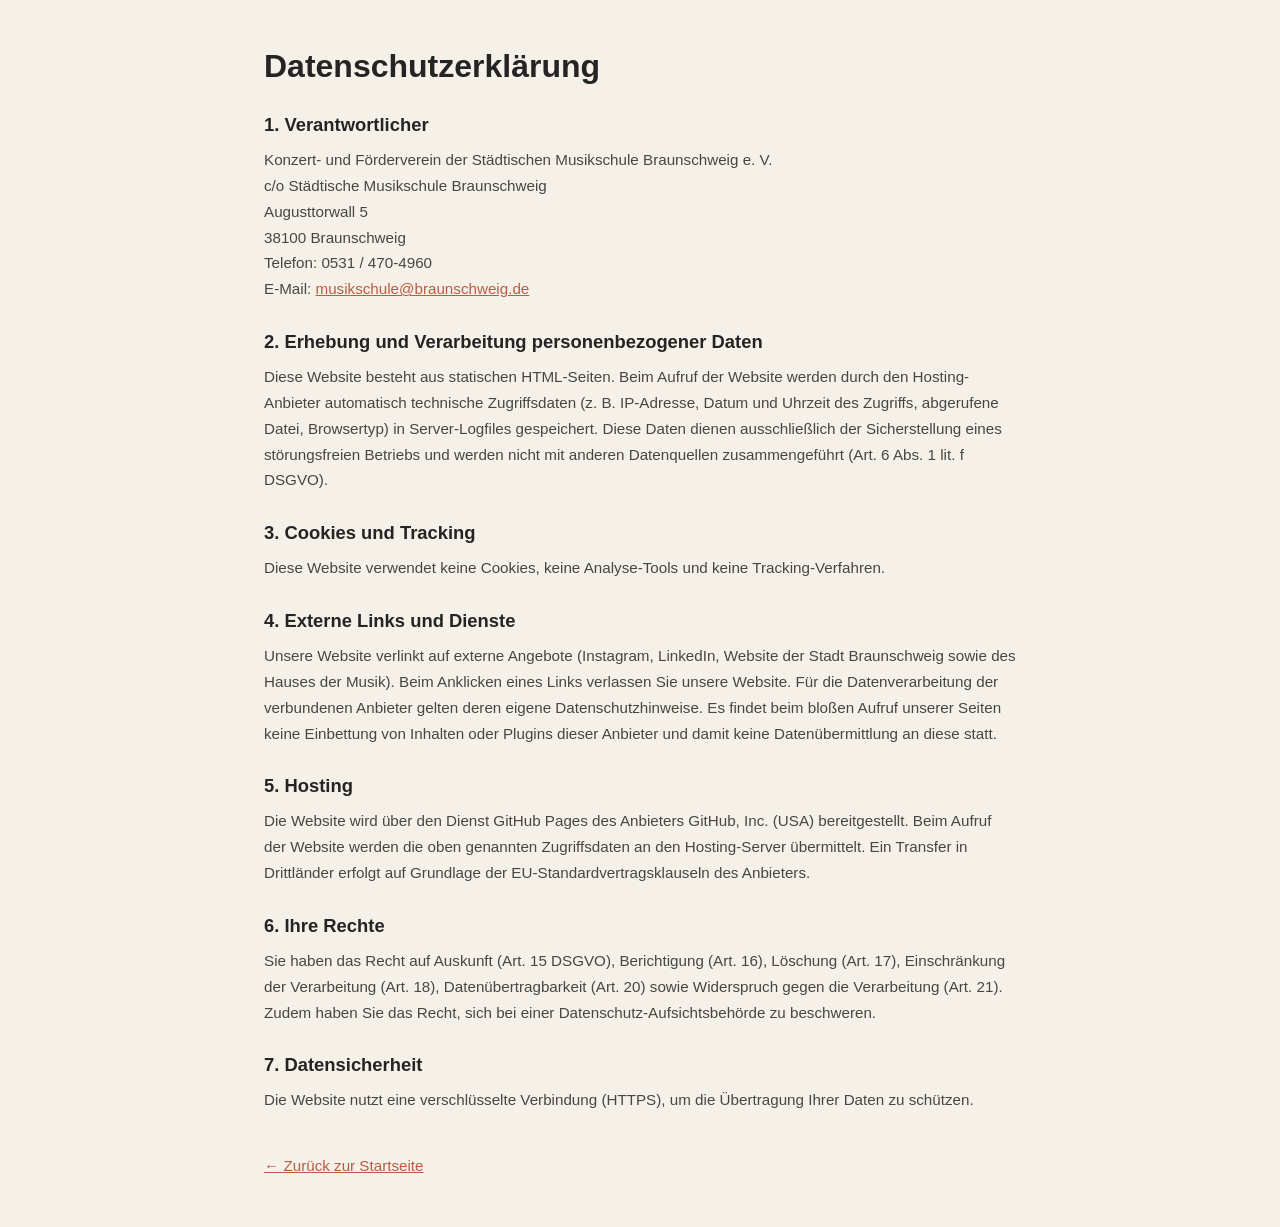
==== datenschutz.html @ a675c31c "Impressum vervollstaendigen (Registergericht, VR 3605) und Datenschutzerklaerung hinzufuegen Co-auth" ====
<!DOCTYPE html>
<html lang="de">
<head>
  <meta charset="UTF-8">
  <meta name="viewport" content="width=device-width, initial-scale=1.0">
  <title>Datenschutzerklärung – Haus der Musik Braunschweig</title>
  <link rel="stylesheet" href="style.css">
</head>
<body>

  <main class="legal">
    <h1>Datenschutzerklärung</h1>

    <h2>1. Verantwortlicher</h2>
    <p>Konzert- und Förderverein der Städtischen Musikschule Braunschweig e.&nbsp;V.<br>
    c/o Städtische Musikschule Braunschweig<br>
    Augusttorwall 5<br>
    38100 Braunschweig<br>
    Telefon: 0531 / 470-4960<br>
    E-Mail: <a href="mailto:musikschule@braunschweig.de">musikschule@braunschweig.de</a></p>

    <h2>2. Erhebung und Verarbeitung personenbezogener Daten</h2>
    <p>Diese Website besteht aus statischen HTML-Seiten. Beim Aufruf der Website werden durch den Hosting-Anbieter automatisch technische Zugriffsdaten (z.&nbsp;B. IP-Adresse, Datum und Uhrzeit des Zugriffs, abgerufene Datei, Browsertyp) in Server-Logfiles gespeichert. Diese Daten dienen ausschließlich der Sicherstellung eines störungsfreien Betriebs und werden nicht mit anderen Datenquellen zusammengeführt (Art. 6 Abs. 1 lit. f DSGVO).</p>

    <h2>3. Cookies und Tracking</h2>
    <p>Diese Website verwendet keine Cookies, keine Analyse-Tools und keine Tracking-Verfahren.</p>

    <h2>4. Externe Links und Dienste</h2>
    <p>Unsere Website verlinkt auf externe Angebote (Instagram, LinkedIn, Website der Stadt Braunschweig sowie des Hauses der Musik). Beim Anklicken eines Links verlassen Sie unsere Website. Für die Datenverarbeitung der verbundenen Anbieter gelten deren eigene Datenschutzhinweise. Es findet beim bloßen Aufruf unserer Seiten keine Einbettung von Inhalten oder Plugins dieser Anbieter und damit keine Datenübermittlung an diese statt.</p>

    <h2>5. Hosting</h2>
    <p>Die Website wird über den Dienst GitHub Pages des Anbieters GitHub, Inc. (USA) bereitgestellt. Beim Aufruf der Website werden die oben genannten Zugriffsdaten an den Hosting-Server übermittelt. Ein Transfer in Drittländer erfolgt auf Grundlage der EU-Standardvertragsklauseln des Anbieters.</p>

    <h2>6. Ihre Rechte</h2>
    <p>Sie haben das Recht auf Auskunft (Art. 15 DSGVO), Berichtigung (Art. 16), Löschung (Art. 17), Einschränkung der Verarbeitung (Art. 18), Datenübertragbarkeit (Art. 20) sowie Widerspruch gegen die Verarbeitung (Art. 21). Zudem haben Sie das Recht, sich bei einer Datenschutz-Aufsichtsbehörde zu beschweren.</p>

    <h2>7. Datensicherheit</h2>
    <p>Die Website nutzt eine verschlüsselte Verbindung (HTTPS), um die Übertragung Ihrer Daten zu schützen.</p>

    <p class="back"><a href="index.html">&larr; Zurück zur Startseite</a></p>
  </main>

</body>
</html>
---- style.css ----
* {
  margin: 0;
  padding: 0;
  box-sizing: border-box;
}

:root {
  --cream: #F5F1E8;
  --black: #242424;
  --grey: #ABA49D;
  --red: #B95C43;
  --yellow: #E4B84A;
  --green: #71B276;
}

body {
  font-family: "Helvetica Neue", Helvetica, Arial, sans-serif;
  background: var(--cream);
  color: var(--black);
  min-height: 100vh;
  position: relative;
  overflow-x: hidden;
}

.banner {
  position: fixed;
  top: 50%;
  left: 50%;
  transform: translate(-50%, -50%) rotate(-20deg);
  background: var(--red);
  color: var(--cream);
  font-size: clamp(1.4rem, 4vw, 3rem);
  font-weight: 700;
  letter-spacing: 0.08em;
  text-transform: uppercase;
  padding: 1rem 4rem;
  white-space: nowrap;
  box-shadow: 0 8px 30px rgba(0, 0, 0, 0.25);
  z-index: 100;
  pointer-events: none;
  border: 3px solid var(--cream);
  outline: 3px solid var(--red);
}

.hero {
  background: var(--black);
  color: var(--cream);
  padding: 5rem 1.5rem 4rem;
  text-align: center;
}

.kicker {
  text-transform: uppercase;
  letter-spacing: 0.25em;
  font-size: 0.85rem;
  color: var(--yellow);
  margin-bottom: 1rem;
}

.hero h1 {
  font-size: clamp(2.2rem, 6vw, 4rem);
  letter-spacing: 0.02em;
  line-height: 1.1;
  font-weight: 700;
}

.subtitle {
  margin-top: 1.2rem;
  font-size: clamp(1.1rem, 2.5vw, 1.5rem);
  color: var(--grey);
}

.vision {
  margin: 1.5rem auto 0;
  max-width: 560px;
  line-height: 1.6;
  font-size: 1.05rem;
}

.content {
  display: grid;
  grid-template-columns: 1fr;
  gap: 2rem;
  max-width: 1000px;
  margin: 3rem auto;
  padding: 0 1.5rem;
}

@media (min-width: 800px) {
  .content {
    grid-template-columns: 1.4fr 1fr;
    align-items: start;
  }
}

.gebaeude {
  width: 100%;
  height: auto;
  border-radius: 8px;
  box-shadow: 0 6px 20px rgba(0, 0, 0, 0.15);
  display: block;
}

.caption {
  margin-top: 0.8rem;
  font-size: 0.9rem;
  color: #6b665f;
  line-height: 1.5;
}

.info {
  background: #fff;
  border-radius: 8px;
  padding: 2rem;
  box-shadow: 0 6px 20px rgba(0, 0, 0, 0.1);
}

.info h2 {
  margin-bottom: 0.8rem;
  font-size: 1.5rem;
}

.intro {
  margin-bottom: 1.5rem;
  line-height: 1.6;
  font-size: 0.98rem;
  color: #4a463f;
}

.links {
  display: flex;
  flex-direction: column;
  gap: 0.8rem;
  margin-bottom: 1.5rem;
}

.social {
  display: flex;
  align-items: center;
  gap: 0.9rem;
  text-decoration: none;
  color: var(--black);
  border: 1px solid #e3ded3;
  border-radius: 8px;
  padding: 0.8rem 1rem;
  transition: background 0.2s, border-color 0.2s;
}

.social:hover {
  background: var(--cream);
  border-color: var(--red);
}

.social strong {
  display: block;
  font-size: 1.05rem;
}

.social small {
  color: #8a837a;
  font-size: 0.85rem;
}

.social-icon {
  width: 32px;
  height: 32px;
  object-fit: contain;
  flex-shrink: 0;
}

.social-text {
  display: inline-flex;
  align-items: center;
  justify-content: center;
  width: 32px;
  height: 32px;
  border-radius: 6px;
  background: #0a66c2;
  color: #fff;
  font-weight: 700;
  font-size: 1.1rem;
  flex-shrink: 0;
}

.hashtags {
  font-size: 0.9rem;
  color: var(--red);
  margin-bottom: 1.5rem;
  font-weight: 600;
}

.foerder {
  font-size: 0.95rem;
  line-height: 1.6;
  color: #555;
  border-top: 1px solid #eee;
  padding-top: 1.2rem;
}

.pillars {
  max-width: 1000px;
  margin: 0 auto 3rem;
  padding: 0 1.5rem;
}

.pillars h2 {
  text-align: center;
  margin-bottom: 1.5rem;
  font-size: 1.8rem;
}

.pillar-grid {
  display: grid;
  grid-template-columns: repeat(auto-fit, minmax(200px, 1fr));
  gap: 1.2rem;
}

.pillar {
  border-radius: 8px;
  padding: 1.5rem;
  color: var(--cream);
  min-height: 160px;
}

.pillar h3 {
  margin-bottom: 0.6rem;
  font-size: 1.15rem;
}

.pillar p {
  font-size: 0.92rem;
  line-height: 1.5;
}

.pillar-red { background: var(--red); }
.pillar-yellow { background: var(--yellow); color: var(--black); }
.pillar-green { background: var(--green); }
.pillar-grey { background: #7d766e; }

.impressum {
  max-width: 1000px;
  margin: 0 auto 3rem;
  padding: 2rem;
  background: #fff;
  border-radius: 8px;
  box-shadow: 0 6px 20px rgba(0, 0, 0, 0.1);
}

.impressum h2 {
  margin-bottom: 1.5rem;
  font-size: 1.5rem;
}

.impressum-grid {
  display: grid;
  grid-template-columns: 1fr;
  gap: 1.5rem;
}

@media (min-width: 700px) {
  .impressum-grid {
    grid-template-columns: 1fr 1fr;
  }
}

.impressum p {
  line-height: 1.7;
  margin-bottom: 1rem;
  font-size: 0.95rem;
}

.impressum a {
  color: var(--red);
  text-decoration: none;
}

.impressum a:hover {
  text-decoration: underline;
}

footer p {
  margin-top: 0.5rem;
}

footer p a {
  font-size: 0.9rem;
  color: var(--grey);
}

.legal {
  max-width: 800px;
  margin: 3rem auto;
  padding: 0 1.5rem;
}

.legal h1 {
  margin-bottom: 1.5rem;
}

.legal h2 {
  margin: 1.8rem 0 0.7rem;
  font-size: 1.15rem;
}

.legal p {
  line-height: 1.7;
  font-size: 0.95rem;
  color: #4a463f;
}

.legal a {
  color: var(--red);
}

.legal .back {
  margin-top: 2.5rem;
}

footer {
  text-align: center;
  padding: 2rem 1rem;
  background: var(--black);
}

footer a {
  color: var(--yellow);
  font-size: 1.1rem;
  text-decoration: none;
  letter-spacing: 0.03em;
}

footer a:hover {
  text-decoration: underline;
}
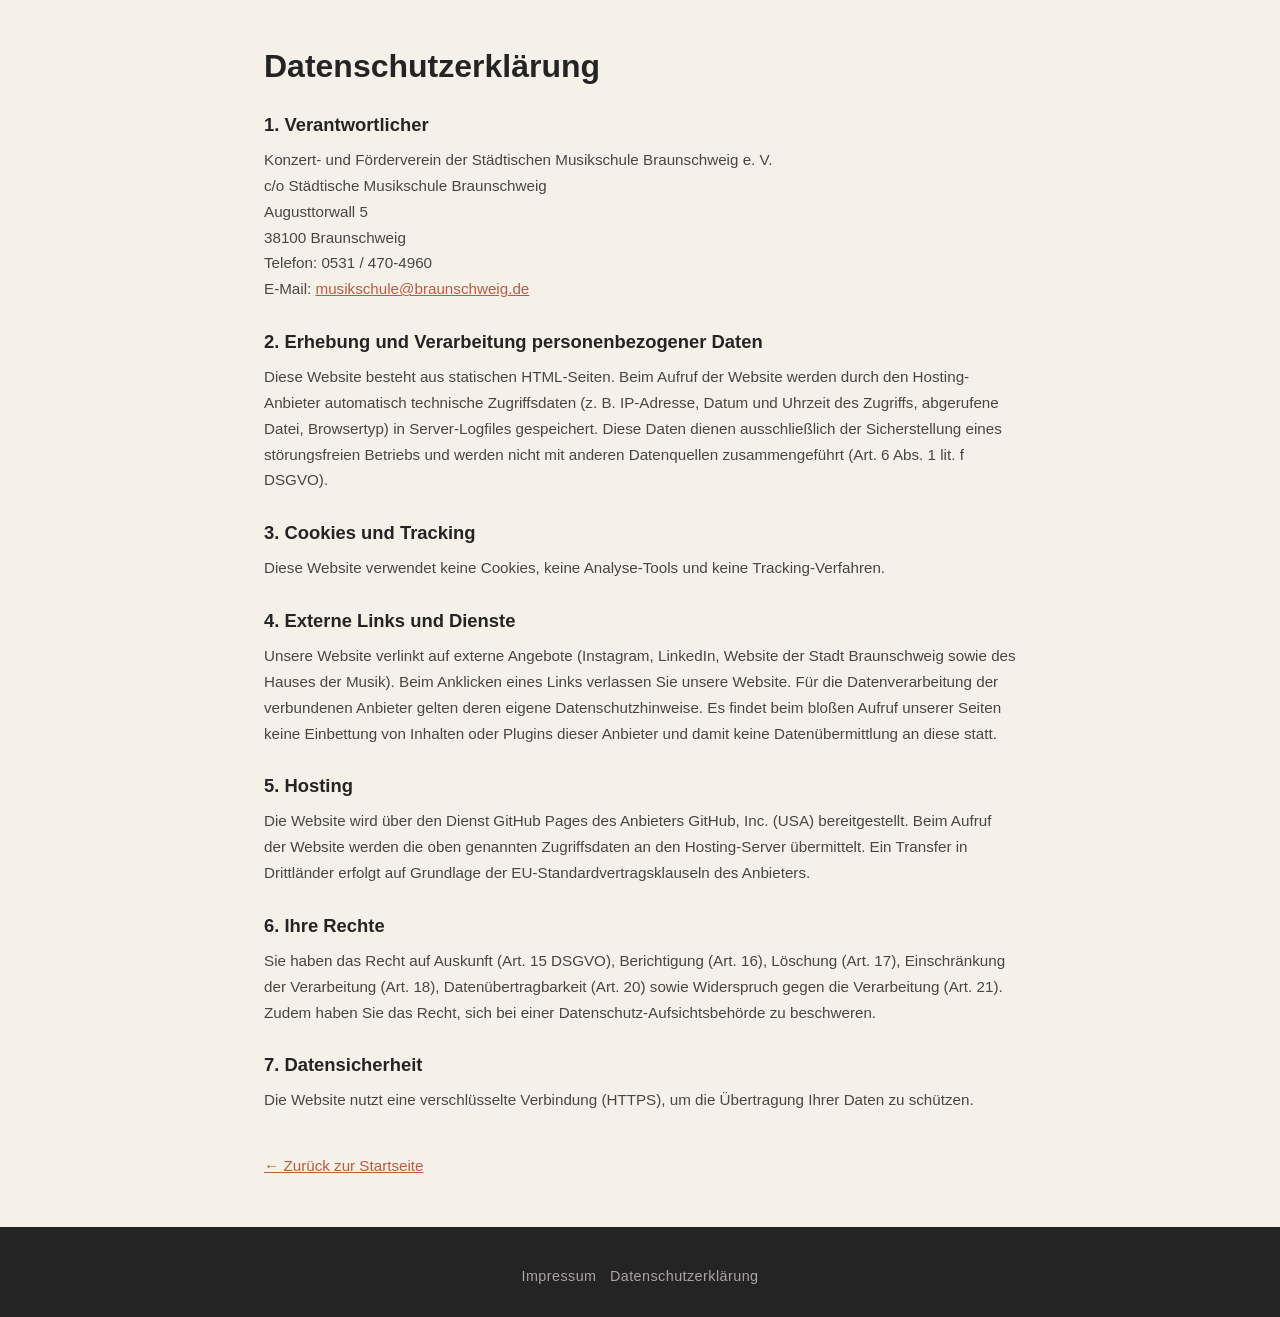
==== commit 2e6a28e0: "Impressum- und Datenschutz-Links auf allen Seiten sichtbar machen Co-authored-by: volkereckhardt1958" ====
--- a/datenschutz.html
+++ b/datenschutz.html
@@ -40,5 +40,9 @@
     <p class="back"><a href="index.html">&larr; Zurück zur Startseite</a></p>
   </main>
 
+  <footer>
+    <p><a href="impressum.html">Impressum</a> · <a href="datenschutz.html">Datenschutzerklärung</a></p>
+  </footer>
+
 </body>
 </html>
--- a/style.css
+++ b/style.css
@@ -22,24 +22,25 @@
   overflow-x: hidden;
 }
 
-.banner {
-  position: fixed;
-  top: 50%;
-  left: 50%;
-  transform: translate(-50%, -50%) rotate(-20deg);
-  background: var(--red);
-  color: var(--cream);
-  font-size: clamp(1.4rem, 4vw, 3rem);
-  font-weight: 700;
-  letter-spacing: 0.08em;
-  text-transform: uppercase;
-  padding: 1rem 4rem;
+.kontakt {
+  font-size: 0.95rem;
+  line-height: 1.6;
+  color: #4a463f;
+  margin-bottom: 1.5rem;
+}
+
+.kontakt a {
+  color: var(--red);
+  text-decoration: none;
+  font-weight: 600;
+}
+
+.kontakt a:hover {
+  text-decoration: underline;
+}
+
+.nowrap {
   white-space: nowrap;
-  box-shadow: 0 8px 30px rgba(0, 0, 0, 0.25);
-  z-index: 100;
-  pointer-events: none;
-  border: 3px solid var(--cream);
-  outline: 3px solid var(--red);
 }
 
 .hero {
@@ -237,47 +238,6 @@
 .pillar-green { background: var(--green); }
 .pillar-grey { background: #7d766e; }
 
-.impressum {
-  max-width: 1000px;
-  margin: 0 auto 3rem;
-  padding: 2rem;
-  background: #fff;
-  border-radius: 8px;
-  box-shadow: 0 6px 20px rgba(0, 0, 0, 0.1);
-}
-
-.impressum h2 {
-  margin-bottom: 1.5rem;
-  font-size: 1.5rem;
-}
-
-.impressum-grid {
-  display: grid;
-  grid-template-columns: 1fr;
-  gap: 1.5rem;
-}
-
-@media (min-width: 700px) {
-  .impressum-grid {
-    grid-template-columns: 1fr 1fr;
-  }
-}
-
-.impressum p {
-  line-height: 1.7;
-  margin-bottom: 1rem;
-  font-size: 0.95rem;
-}
-
-.impressum a {
-  color: var(--red);
-  text-decoration: none;
-}
-
-.impressum a:hover {
-  text-decoration: underline;
-}
-
 footer p {
   margin-top: 0.5rem;
 }
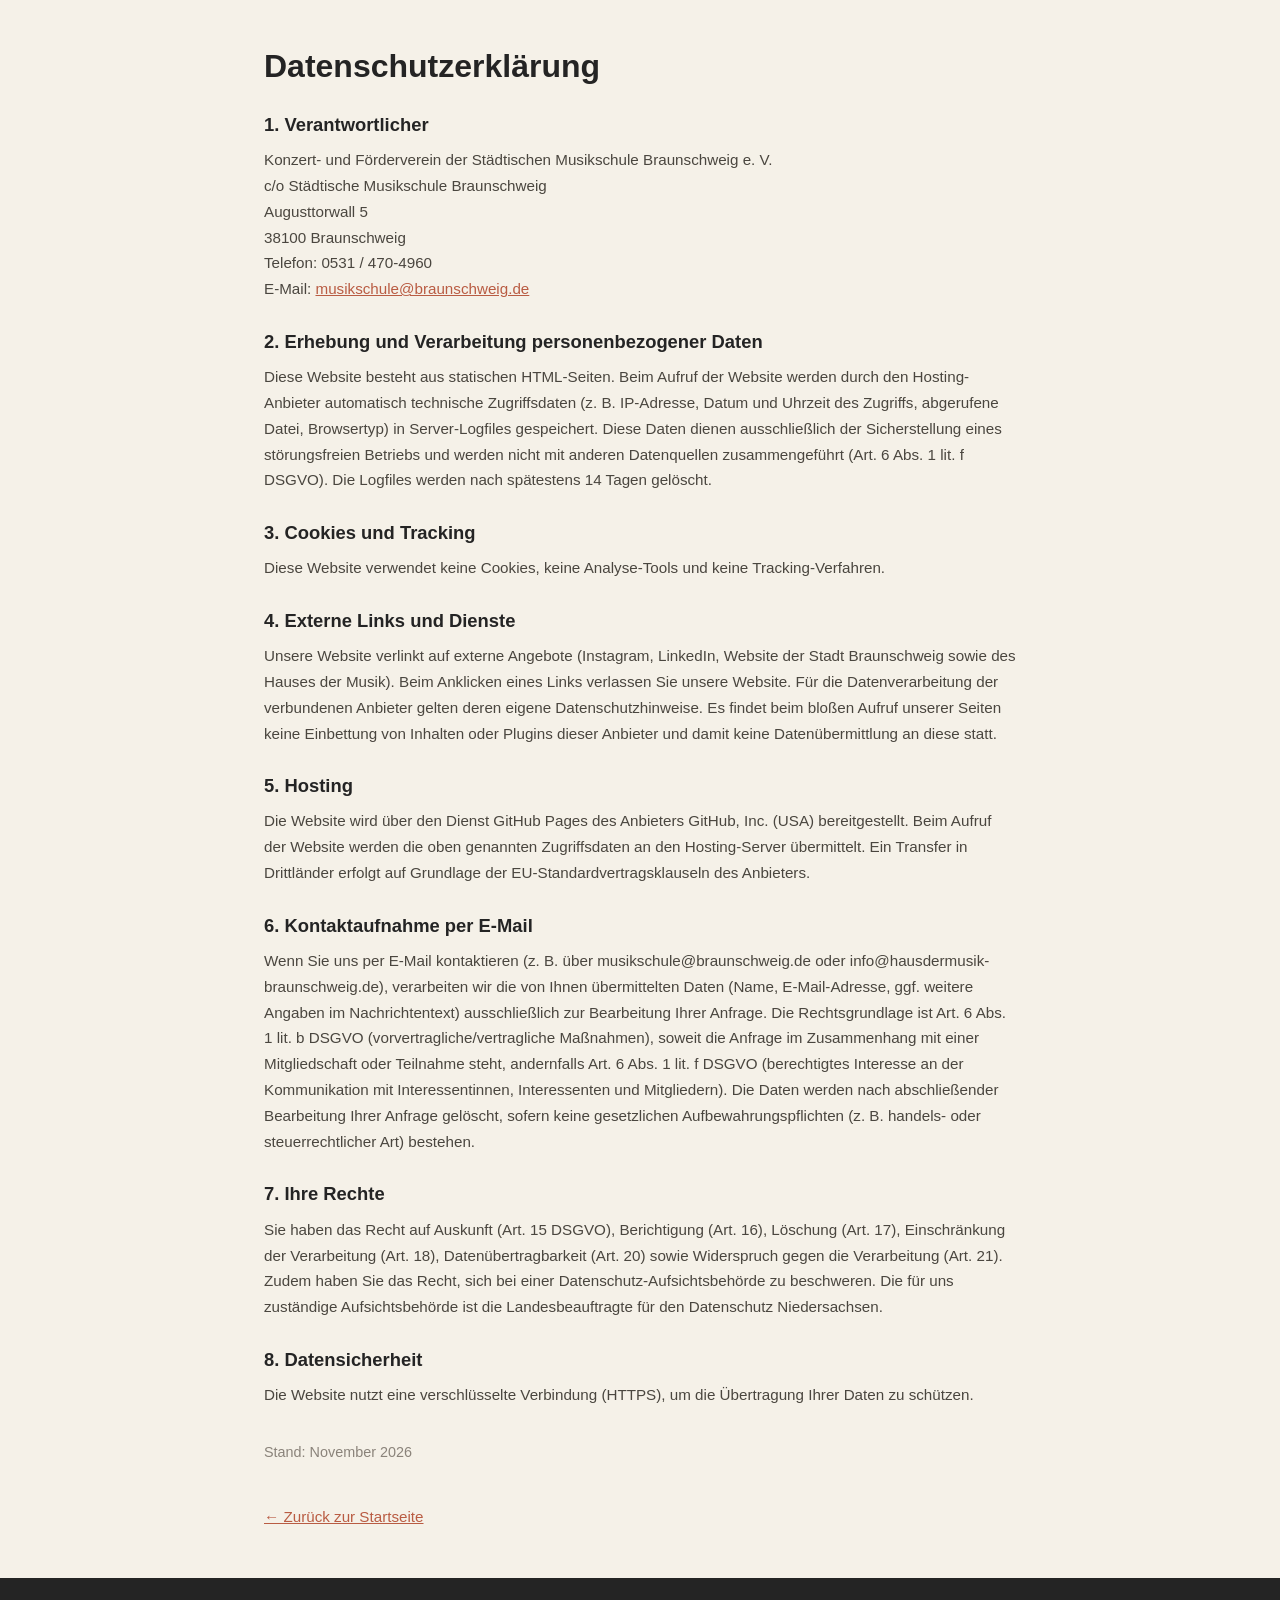
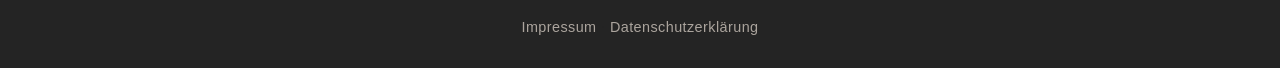
==== commit 5bc7c13f: "Datenschutzerklaerung: Loeschfrist, Aufsichtsbehoerde, E-Mail-Verarbeitung, Stand ergaenzen Co-autho" ====
--- a/datenschutz.html
+++ b/datenschutz.html
@@ -20,7 +20,7 @@
     E-Mail: <a href="mailto:musikschule@braunschweig.de">musikschule@braunschweig.de</a></p>
 
     <h2>2. Erhebung und Verarbeitung personenbezogener Daten</h2>
-    <p>Diese Website besteht aus statischen HTML-Seiten. Beim Aufruf der Website werden durch den Hosting-Anbieter automatisch technische Zugriffsdaten (z.&nbsp;B. IP-Adresse, Datum und Uhrzeit des Zugriffs, abgerufene Datei, Browsertyp) in Server-Logfiles gespeichert. Diese Daten dienen ausschließlich der Sicherstellung eines störungsfreien Betriebs und werden nicht mit anderen Datenquellen zusammengeführt (Art. 6 Abs. 1 lit. f DSGVO).</p>
+    <p>Diese Website besteht aus statischen HTML-Seiten. Beim Aufruf der Website werden durch den Hosting-Anbieter automatisch technische Zugriffsdaten (z.&nbsp;B. IP-Adresse, Datum und Uhrzeit des Zugriffs, abgerufene Datei, Browsertyp) in Server-Logfiles gespeichert. Diese Daten dienen ausschließlich der Sicherstellung eines störungsfreien Betriebs und werden nicht mit anderen Datenquellen zusammengeführt (Art. 6 Abs. 1 lit. f DSGVO). Die Logfiles werden nach spätestens 14 Tagen gelöscht.</p>
 
     <h2>3. Cookies und Tracking</h2>
     <p>Diese Website verwendet keine Cookies, keine Analyse-Tools und keine Tracking-Verfahren.</p>
@@ -31,11 +31,16 @@
     <h2>5. Hosting</h2>
     <p>Die Website wird über den Dienst GitHub Pages des Anbieters GitHub, Inc. (USA) bereitgestellt. Beim Aufruf der Website werden die oben genannten Zugriffsdaten an den Hosting-Server übermittelt. Ein Transfer in Drittländer erfolgt auf Grundlage der EU-Standardvertragsklauseln des Anbieters.</p>
 
-    <h2>6. Ihre Rechte</h2>
-    <p>Sie haben das Recht auf Auskunft (Art. 15 DSGVO), Berichtigung (Art. 16), Löschung (Art. 17), Einschränkung der Verarbeitung (Art. 18), Datenübertragbarkeit (Art. 20) sowie Widerspruch gegen die Verarbeitung (Art. 21). Zudem haben Sie das Recht, sich bei einer Datenschutz-Aufsichtsbehörde zu beschweren.</p>
+    <h2>6. Kontaktaufnahme per E-Mail</h2>
+    <p>Wenn Sie uns per E-Mail kontaktieren (z.&nbsp;B. über musikschule@braunschweig.de oder info@hausdermusik-braunschweig.de), verarbeiten wir die von Ihnen übermittelten Daten (Name, E-Mail-Adresse, ggf. weitere Angaben im Nachrichtentext) ausschließlich zur Bearbeitung Ihrer Anfrage. Die Rechtsgrundlage ist Art. 6 Abs. 1 lit. b DSGVO (vorvertragliche/vertragliche Maßnahmen), soweit die Anfrage im Zusammenhang mit einer Mitgliedschaft oder Teilnahme steht, andernfalls Art. 6 Abs. 1 lit. f DSGVO (berechtigtes Interesse an der Kommunikation mit Interessentinnen, Interessenten und Mitgliedern). Die Daten werden nach abschließender Bearbeitung Ihrer Anfrage gelöscht, sofern keine gesetzlichen Aufbewahrungspflichten (z.&nbsp;B. handels- oder steuerrechtlicher Art) bestehen.</p>
 
-    <h2>7. Datensicherheit</h2>
+    <h2>7. Ihre Rechte</h2>
+    <p>Sie haben das Recht auf Auskunft (Art. 15 DSGVO), Berichtigung (Art. 16), Löschung (Art. 17), Einschränkung der Verarbeitung (Art. 18), Datenübertragbarkeit (Art. 20) sowie Widerspruch gegen die Verarbeitung (Art. 21). Zudem haben Sie das Recht, sich bei einer Datenschutz-Aufsichtsbehörde zu beschweren. Die für uns zuständige Aufsichtsbehörde ist die Landesbeauftragte für den Datenschutz Niedersachsen.</p>
+
+    <h2>8. Datensicherheit</h2>
     <p>Die Website nutzt eine verschlüsselte Verbindung (HTTPS), um die Übertragung Ihrer Daten zu schützen.</p>
+
+    <p class="stand">Stand: November 2026</p>
 
     <p class="back"><a href="index.html">&larr; Zurück zur Startseite</a></p>
   </main>
--- a/style.css
+++ b/style.css
@@ -292,3 +292,9 @@
 footer a:hover {
   text-decoration: underline;
 }
+
+.legal .stand {
+  margin-top: 2rem;
+  color: #8a837a;
+  font-size: 0.9rem;
+}
